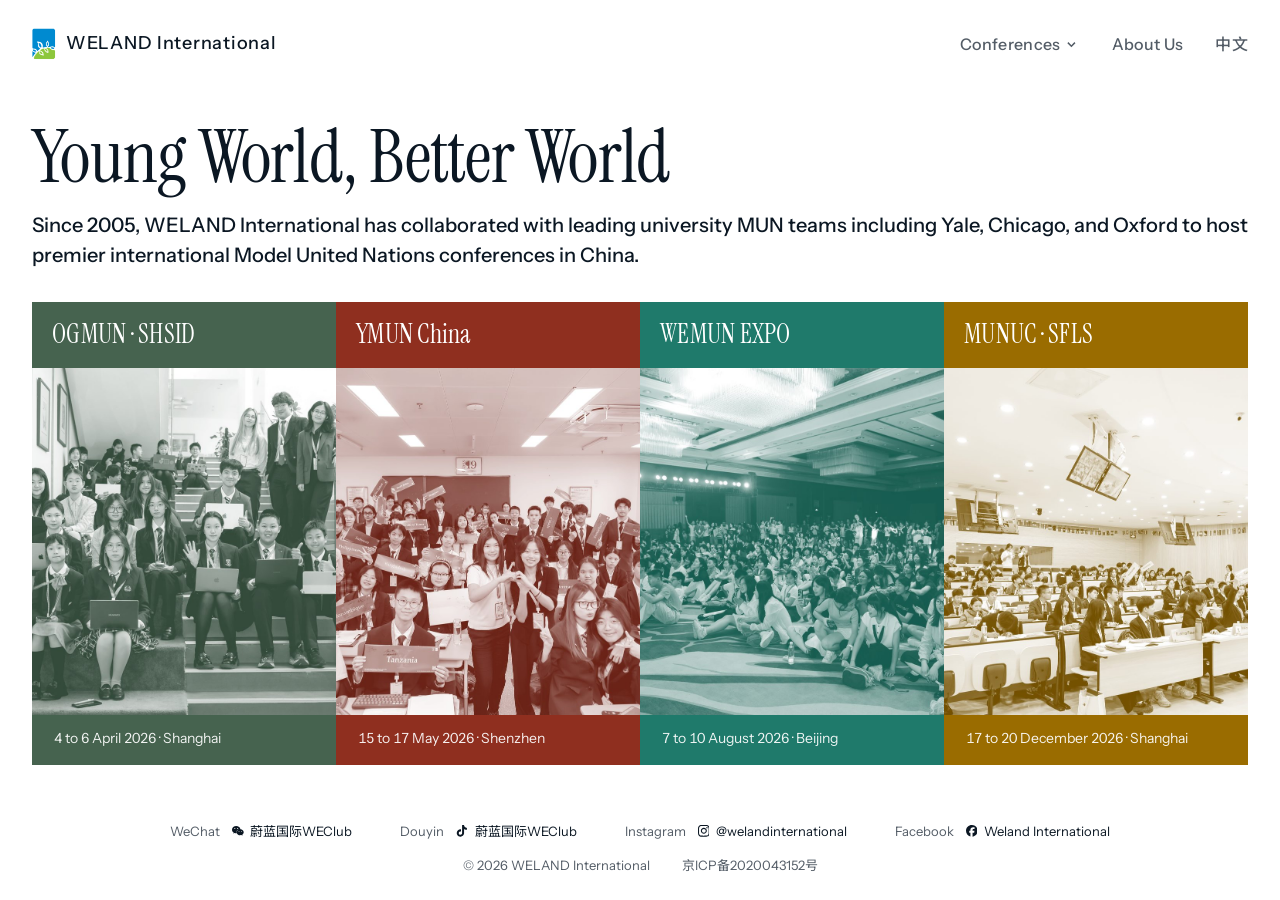
==== en/index.html @ 64ca3e42 "Publish Weland website preview" ====
<!doctype html>
<html lang="en">
<head>
<meta charset="utf-8">
<meta name="viewport" content="width=device-width, initial-scale=1, viewport-fit=cover">
<meta name="theme-color" content="#ffffff">
<title>WELAND International | Global Youth Academic Platform</title>
<meta name="description" content="WELAND International partners with collegiate MUN teams from Yale, UChicago, and Oxford to deliver premier international Model United Nations conferences in China.">
<link rel="icon" type="image/png" sizes="32x32" href="../assets/img/weland-icon-32.png?v=4">
<link rel="icon" type="image/png" sizes="16x16" href="../assets/img/weland-icon-16.png?v=4">
<link rel="icon" type="image/png" sizes="192x192" href="../assets/img/weland-icon-192.png?v=4">
<link rel="apple-touch-icon" href="../assets/img/apple-touch-icon.png?v=4">
<link rel="stylesheet" href="../assets/css/fonts.css?v=20">
<link rel="stylesheet" href="../assets/css/site.css?v=20">
</head>
<body class="index">
<a class="skip" href="#main">Skip to content</a>
<header class="top"><a class="home" href="index.html"><img src="../assets/img/weland-mark.png" alt="" width="24" height="32">WELAND International</a><nav class="site" aria-label="Site"><details class="menu"><summary aria-expanded="false">Conferences<svg viewBox="0 0 10 6" aria-hidden="true"><path d="M1 1l4 4 4-4" fill="none" stroke="currentColor" stroke-width="1.5" vector-effect="non-scaling-stroke"/></svg></summary><ul><li style="--accent:#46634f"><a href="conferences/ogmun-shsid-2026.html"><span class="sw" style="background:#46634f" aria-hidden="true"></span><span class="m-name" lang="en">OGMUN · SHSID</span><span class="m-when">Apr · Shanghai</span></a></li><li style="--accent:#8f2f1f"><a href="conferences/ymun-china-2026.html"><span class="sw" style="background:#8f2f1f" aria-hidden="true"></span><span class="m-name" lang="en">YMUN China</span><span class="m-when">May · Shenzhen</span></a></li><li style="--accent:#1f7a6b"><a href="conferences/wemun-expo-2026.html"><span class="sw" style="background:#1f7a6b" aria-hidden="true"></span><span class="m-name" lang="en">WEMUN EXPO</span><span class="m-when">Aug · Beijing</span></a></li><li style="--accent:#9a6c00"><a href="conferences/munuc-sfls.html"><span class="sw" style="background:#9a6c00" aria-hidden="true"></span><span class="m-name" lang="en">MUNUC · SFLS</span><span class="m-when">Dec · Shanghai</span></a></li></ul></details><a href="about.html">About Us</a><a href="../index.html" hreflang="zh-CN" lang="zh-CN">中文</a></nav></header>
<main id="main">

<div class="home">
<div class="intro"><h1 class="slogan" lang="en">Young World, Better World</h1>
<p class="lede">Since 2005, WELAND International has collaborated with leading university MUN teams including Yale, Chicago, and Oxford to host premier international Model United Nations conferences in China.</p></div>
<ul class="editions" aria-label="Conferences"><li style="--accent:#46634f"><a class="edition" href="conferences/ogmun-shsid-2026.html"><span class="ed-head"><span class="ed-name" lang="en">OGMUN · SHSID</span></span><span class="ed-photo"><img src="../assets/img/ed-og-stairs.jpg" alt="The dais on a staircase" style="object-position:50% 48%"></span><span class="ed-when"><span class="d">4 to 6 April 2026</span><span class="sep"> · </span><span class="c">Shanghai</span></span></a></li><li style="--accent:#8f2f1f"><a class="edition" href="conferences/ymun-china-2026.html"><span class="ed-head"><span class="ed-name" lang="en">YMUN China</span></span><span class="ed-photo"><img src="../assets/img/ed-ym-placards.jpg" alt="Delegates raising red country placards" style="object-position:55% 50%"></span><span class="ed-when"><span class="d">15 to 17 May 2026</span><span class="sep"> · </span><span class="c">Shenzhen</span></span></a></li><li style="--accent:#1f7a6b"><a class="edition" href="conferences/wemun-expo-2026.html"><span class="ed-head"><span class="ed-name" lang="en">WEMUN EXPO</span></span><span class="ed-photo"><img src="../assets/img/ed-expo-crowd.jpg" alt="Delegates seated on the carpet of the conference hall" style="object-position:50% 65%"></span><span class="ed-when"><span class="d">7 to 10 August 2026</span><span class="sep"> · </span><span class="c">Beijing</span></span></a></li><li style="--accent:#9a6c00"><a class="edition" href="conferences/munuc-sfls.html"><span class="ed-head"><span class="ed-name" lang="en">MUNUC · SFLS</span></span><span class="ed-photo"><img src="../assets/img/ed-munuc-flags.jpg" alt="A classroom hung with national flags" style="object-position:49% 50%"></span><span class="ed-when"><span class="d">17 to 20 December 2026</span><span class="sep"> · </span><span class="c">Shanghai</span></span></a></li></ul>
</div>

</main>
<footer class="foot"><dl class="accounts"><div><dt>WeChat</dt><dd><span class="acct"><svg viewBox="0 0 24 24" aria-hidden="true"><path d="M8.691 2.188C3.891 2.188 0 5.476 0 9.53c0 2.212 1.17 4.203 3.002 5.55a.59.59 0 0 1 .213.665l-.39 1.48c-.019.07-.048.141-.048.213 0 .163.13.295.29.295a.326.326 0 0 0 .167-.054l1.903-1.114a.864.864 0 0 1 .717-.098 10.16 10.16 0 0 0 2.837.403c.276 0 .543-.027.811-.05-.857-2.578.157-4.972 1.932-6.446 1.703-1.415 3.882-1.98 5.853-1.838-.576-3.583-4.196-6.348-8.596-6.348zM5.785 5.991c.642 0 1.162.529 1.162 1.18a1.17 1.17 0 0 1-1.162 1.178A1.17 1.17 0 0 1 4.623 7.17c0-.651.52-1.18 1.162-1.18zm5.813 0c.642 0 1.162.529 1.162 1.18a1.17 1.17 0 0 1-1.162 1.178 1.17 1.17 0 0 1-1.162-1.178c0-.651.52-1.18 1.162-1.18zm5.34 2.867c-1.797-.052-3.746.512-5.28 1.786-1.72 1.428-2.687 3.72-1.78 6.22.942 2.453 3.666 4.229 6.884 4.229.826 0 1.622-.12 2.361-.336a.722.722 0 0 1 .598.082l1.584.926a.272.272 0 0 0 .14.047c.134 0 .24-.111.24-.247 0-.06-.023-.12-.038-.177l-.327-1.233a.582.582 0 0 1-.023-.156.49.49 0 0 1 .201-.398C23.024 18.48 24 16.82 24 14.98c0-3.21-2.931-5.837-6.656-6.088V8.89c-.135-.01-.27-.027-.407-.03zm-2.53 3.274c.535 0 .969.44.969.982a.976.976 0 0 1-.969.983.976.976 0 0 1-.969-.983c0-.542.434-.982.97-.982zm4.844 0c.535 0 .969.44.969.982a.976.976 0 0 1-.969.983.976.976 0 0 1-.969-.983c0-.542.434-.982.969-.982z"/></svg>蔚蓝国际WEClub</span></dd></div><div><dt>Douyin</dt><dd><span class="acct"><svg viewBox="0 0 24 24" aria-hidden="true"><path d="M12.525.02c1.31-.02 2.61-.01 3.91-.02.08 1.53.63 3.09 1.75 4.17 1.12 1.11 2.7 1.62 4.24 1.79v4.03c-1.44-.05-2.89-.35-4.2-.97-.57-.26-1.1-.59-1.62-.93-.01 2.92.01 5.84-.02 8.75-.08 1.4-.54 2.79-1.35 3.94-1.31 1.92-3.58 3.17-5.91 3.21-1.43.08-2.86-.31-4.08-1.03-2.02-1.19-3.44-3.37-3.65-5.71-.02-.5-.03-1-.01-1.49.18-1.9 1.12-3.72 2.58-4.96 1.66-1.44 3.98-2.13 6.15-1.72.02 1.48-.04 2.96-.04 4.44-.99-.32-2.15-.23-3.02.37-.63.41-1.11 1.04-1.36 1.75-.21.51-.15 1.07-.14 1.61.24 1.64 1.82 3.02 3.5 2.87 1.12-.01 2.19-.66 2.77-1.61.19-.33.4-.67.41-1.06.1-1.79.06-3.57.07-5.36.01-4.03-.01-8.05.02-12.07z"/></svg>蔚蓝国际WEClub</span></dd></div><div><dt>Instagram</dt><dd><a class="acct" href="https://www.instagram.com/welandinternational/" lang="en" rel="noopener"><svg viewBox="0 0 24 24" aria-hidden="true"><path d="M7.0301.084c-1.2768.0602-2.1487.264-2.911.5634-.7888.3075-1.4575.72-2.1228 1.3877-.6652.6677-1.075 1.3368-1.3802 2.127-.2954.7638-.4956 1.6365-.552 2.914-.0564 1.2775-.0689 1.6882-.0626 4.947.0062 3.2586.0206 3.6671.0825 4.9473.061 1.2765.264 2.1482.5635 2.9107.308.7889.72 1.4573 1.388 2.1228.6679.6655 1.3365 1.0743 2.1285 1.38.7632.295 1.6361.4961 2.9134.552 1.2773.056 1.6884.069 4.9462.0627 3.2578-.0062 3.668-.0207 4.9478-.0814 1.28-.0607 2.147-.2652 2.9098-.5633.7889-.3086 1.4578-.72 2.1228-1.3881.665-.6682 1.0745-1.3378 1.3795-2.1284.2957-.7632.4966-1.636.552-2.9124.056-1.2809.0692-1.6898.063-4.948-.0063-3.2583-.021-3.6668-.0817-4.9465-.0607-1.2797-.264-2.1487-.5633-2.9117-.3084-.7889-.72-1.4568-1.3876-2.1228C21.2982 1.33 20.628.9208 19.8378.6165 19.074.321 18.2017.1197 16.9244.0645 15.6471.0093 15.236-.005 11.977.0014 8.718.0076 8.31.0215 7.0301.0839m.1402 21.6932c-1.17-.0509-1.8053-.2453-2.2287-.408-.5606-.216-.96-.4771-1.3819-.895-.422-.4178-.6811-.8186-.9-1.378-.1644-.4234-.3624-1.058-.4171-2.228-.0595-1.2645-.072-1.6442-.079-4.848-.007-3.2037.0053-3.583.0607-4.848.05-1.169.2456-1.805.408-2.2282.216-.5613.4762-.96.895-1.3816.4188-.4217.8184-.6814 1.3783-.9003.423-.1651 1.0575-.3614 2.227-.4171 1.2655-.06 1.6447-.072 4.848-.079 3.2033-.007 3.5835.005 4.8495.0608 1.169.0508 1.8053.2445 2.228.408.5608.216.96.4754 1.3816.895.4217.4194.6816.8176.9005 1.3787.1653.4217.3617 1.056.4169 2.2263.0602 1.2655.0739 1.645.0796 4.848.0058 3.203-.0055 3.5834-.061 4.848-.051 1.17-.245 1.8055-.408 2.2294-.216.5604-.4763.96-.8954 1.3814-.419.4215-.8181.6811-1.3783.9-.4224.1649-1.0577.3617-2.2262.4174-1.2656.0595-1.6448.072-4.8493.079-3.2045.007-3.5825-.006-4.848-.0608M16.953 5.5864A1.44 1.44 0 1 0 18.39 4.144a1.44 1.44 0 0 0-1.437 1.4424M5.8385 12.012c.0067 3.4032 2.7706 6.1557 6.173 6.1493 3.4026-.0065 6.157-2.7701 6.1506-6.1733-.0065-3.4032-2.771-6.1565-6.174-6.1498-3.403.0067-6.156 2.771-6.1496 6.1738M8 12.0077a4 4 0 1 1 4.008 3.9921A3.9996 3.9996 0 0 1 8 12.0077"/></svg>@welandinternational</a></dd></div><div><dt>Facebook</dt><dd><span class="acct" lang="en"><svg viewBox="0 0 24 24" aria-hidden="true"><path d="M9.101 23.691v-7.98H6.627v-3.667h2.474v-1.58c0-4.085 1.848-5.978 5.858-5.978.401 0 .955.042 1.468.103a8.68 8.68 0 0 1 1.141.195v3.325a8.623 8.623 0 0 0-.653-.036 26.805 26.805 0 0 0-.733-.009c-.707 0-1.259.096-1.675.309a1.686 1.686 0 0 0-.679.622c-.258.42-.374.995-.374 1.752v1.297h3.919l-.386 2.103-.287 1.564h-3.246v8.245C19.396 23.238 24 18.179 24 12.044c0-6.627-5.373-12-12-12s-12 5.373-12 12c0 5.628 3.874 10.35 9.101 11.647Z"/></svg>Weland International</span></dd></div></dl><div class="legal"><span lang="en">© 2026 WELAND International</span><a href="http://beian.miit.gov.cn/" rel="noopener">京ICP备2020043152号</a></div></footer>
<script src="../assets/js/site.js?v=20"></script>
</body>
</html>
---- assets/css/fonts.css ----
/* generated by build/fonts.py: Instrument Sans, Instrument Serif, Noto Sans SC, Noto Serif SC (all SIL OFL) */
@font-face{font-family:"WL Quotes";font-weight:400;font-display:swap;src:url([data-uri]) format("woff2");unicode-range:U+2018-201D;}
@font-face{font-family:"WL Sans";font-weight:400 600;font-display:swap;src:url([data-uri]) format("woff2");unicode-range:U+0000-00FF, U+0131, U+0152-0153, U+02C6, U+02DA, U+02DC, U+2000-206F, U+2074, U+20AC, U+2122, U+2190-2199, U+2212;}
@font-face{font-family:"WL Serif";font-weight:400;font-display:swap;src:url([data-uri]) format("woff2");unicode-range:U+0000-00FF, U+0131, U+0152-0153, U+02C6, U+02DA, U+02DC, U+2000-206F, U+2074, U+20AC, U+2122, U+2190-2199, U+2212;}
@font-face{font-family:"WL SC";font-weight:400;font-display:swap;src:url([data-uri]) format("woff2");}
@font-face{font-family:"WL SC";font-weight:500 600;font-display:swap;src:url([data-uri]) format("woff2");}
@font-face{font-family:"WL SC Serif";font-weight:400 500;font-display:swap;src:url([data-uri]) format("woff2");}
---- assets/css/site.css ----
/* WELAND International. Each conference has the colour of its poster. On the home page each conference is a block
   in that colour, its photograph printed in the same colour; on its own page photographs are large and in their own colour. Reading pages have
   one content width: contents on the left, everything else in one column on the right.
   Small, orderly text on white. Text in Instrument Sans and Noto Sans SC; display text only (the slogan, h1, h2 and
   the conference names on the home) in Instrument Serif and Noto Serif SC.
   Fonts are in fonts.css, generated by build/fonts.py. */

:root {
  color-scheme: light;

  --sans-en: "WL Sans", "WL SC", "PingFang SC", "Microsoft YaHei", -apple-system, sans-serif;
  --sans: "WL Quotes", var(--sans-en);
  --serif: "WL Serif", "WL SC Serif", Georgia, "Songti SC", serif;

  --paper: #fff;
  --ink: oklch(0.2 0.03 250);
  --ink-soft: oklch(0.47 0.02 250);
  --rule-strong: oklch(0.66 0.02 250);
  --rule: oklch(0.9 0.005 250);          /* hairlines between sections and rows */
  --azure: #0088c8;                      /* sampled from the mark */
  /* --accent: a conference's colour, set on its page's body and on its block on the home page */

  /* the type scale: every font-size on the site is one of these */
  --t-caption: 0.8125rem;                       /* 13px: footer */
  --t-small: 0.875rem;                          /* 14px: labels, dates, notes, contents, downloads */
  --t-body: 1rem;                               /* 16px: text, nav, menu */
  --t-lead: 1.125rem;                           /* 18px: wordmark, the title under a conference name */
  --t-lede: 1.25rem;                            /* 20px: the home sentence */
  --t-h2: 1.875rem;                             /* 30px: section headings */
  --t-h1-phone: 2.25rem;                        /* 36px: page titles on a phone */
  --t-figure: 2.5rem;                           /* 40px: About's numbers */
  --t-h1: 2.75rem;                              /* 44px: About's title */
  --t-h1-conf: 3.5rem;                          /* 56px: a conference's name */
  --t-block: clamp(1.5rem, 2vw, 2rem);          /* 24-32px: conference names in the home blocks */
  --t-slogan: clamp(2.75rem, 5.8vw, 5.25rem);   /* 44-84px: the slogan */

  --page: 80rem;
  --gutter: 4rem;                       /* both sides together */
  /* one side each: half the gutter, or more where a notch or rounded corner needs it (viewport-fit=cover is set) */
  --edge-l: max(calc(var(--gutter) / 2), env(safe-area-inset-left, 0px));
  --edge-r: max(calc(var(--gutter) / 2), env(safe-area-inset-right, 0px));
  --gap-section: 5.5rem;

  /* motion: strong curves; built-in keywords are too weak (colour hovers keep plain ease) */
  --ease-out: cubic-bezier(0.23, 1, 0.32, 1);
  --ease-in-out: cubic-bezier(0.77, 0, 0.175, 1);
}

*, *::before, *::after { box-sizing: border-box; }
[hidden] { display: none !important; }

html {
  background: var(--paper);
  -webkit-text-size-adjust: 100%;
  -webkit-font-smoothing: antialiased;
  -moz-osx-font-smoothing: grayscale;
  scroll-padding-block-start: 3rem;
  -webkit-tap-highlight-color: transparent;  /* no grey flash on tap; every control has its own :active instead */
  /* overscroll-behavior stays default: this is a document, pull-to-refresh is welcome */
}
@media (prefers-reduced-motion: no-preference) { html { scroll-behavior: smooth; } }

body {
  position: relative;
  margin: 0;
  min-height: 100dvh;
  display: flex;
  flex-direction: column;
  font: 400 var(--t-body) / 1.85 var(--sans);
  font-variant-numeric: lining-nums;
  font-synthesis-weight: none;  /* every weight in use is loaded; only the four-character quote face is 400-only, never fake-bold it */
  letter-spacing: 0.01em;
  color: var(--ink);
  background: var(--paper);
  text-autospace: normal;
}
main { flex: 1; }
:lang(en) { font-family: var(--sans-en); letter-spacing: 0; line-height: 1.65; }
img { display: block; max-width: 100%; height: auto; }
h1, h2, h3, p, ul, ol, dl, dd, figure { margin: 0; padding: 0; font-size: inherit; font-weight: inherit; }
h1, h2 { font-weight: 400; word-break: keep-all; overflow-wrap: anywhere; text-wrap: balance; }
/* the serif is for display text only; the :lang(en) selectors outrank the sans set on every English element above */
h1, h2, h1:lang(en), h2:lang(en), .slogan, .ed-name { font-family: var(--serif); font-weight: 400; }
h1:lang(zh), h2:lang(zh) { letter-spacing: 0.01em; }
ul, ol { list-style: none; }
b { font-weight: 400; }
button { font: inherit; letter-spacing: inherit; color: inherit; background: none; border: 0; padding: 0; cursor: pointer; }
::selection { background: color-mix(in oklch, var(--accent, var(--azure)) 18%, white); color: var(--ink); }
:focus-visible { outline: 2px solid var(--accent, var(--azure)); outline-offset: 3px; }

a {
  color: inherit;
  text-decoration: underline;
  text-decoration-color: var(--rule-strong);
  text-decoration-thickness: from-font;
  text-underline-position: from-font;
  text-underline-offset: 0.22em;
  transition: text-decoration-color 150ms ease, opacity 120ms var(--ease-out);
}
/* taps fire at once: no double-tap-zoom wait on links and buttons */
a, button { touch-action: manipulation; }
/* press feedback, on press rather than on release */
a:active { opacity: 0.6; }
/* hover only where there is a real pointer; touch would leave it stuck after a tap */
@media (hover: hover) and (pointer: fine) { a:hover { text-decoration-color: var(--accent, var(--azure)); } }
/* controls, not content: a long press should not select their text or open the link callout */
.top nav a, .menu summary, .toc a, .edition { user-select: none; -webkit-user-select: none; -webkit-touch-callout: none; }

.skip { position: absolute; left: -999px; }
.skip:focus { left: 1rem; top: 1rem; z-index: 9; padding: 0.5rem 0.75rem; background: var(--ink); color: var(--paper); }
.vh { position: absolute; width: 1px; height: 1px; overflow: hidden; clip-path: inset(50%); white-space: nowrap; }

/* ---------- top of every page ---------- */
.top {
  display: flex;
  justify-content: space-between;
  align-items: center;
  width: min(var(--page), 100% - var(--gutter));
  margin-inline: auto;
  padding-block: 1.5rem;
  font-size: var(--t-small);
  white-space: nowrap;
}
.top a { display: inline-flex; align-items: center; gap: 0.625rem; min-height: 2.5rem; text-decoration: none; }
.top nav { display: flex; gap: 2rem; }
/* the conference links, then About and the other language: one row on a wide screen, two on a narrow one */
.top .site { align-items: center; }
.top nav a { gap: 0; font-size: var(--t-body); font-weight: 500; line-height: 1.5; letter-spacing: 0.02em; color: var(--ink-soft); transition: color 150ms ease, opacity 120ms var(--ease-out); }
.sw { display: inline-block; width: 0.5em; height: 0.5em; margin-inline-end: 0.5em; vertical-align: 0.05em; }
@media (hover: hover) and (pointer: fine) { .top nav a:hover { color: var(--ink); } }
.top nav a[aria-current] { color: var(--ink); }

/* the conferences menu: a <details>, so it opens without script and from the keyboard. site.js adds: hover with a mouse,
   arrow keys between items, closing on Escape, on a click elsewhere, on choosing an item and when focus leaves */
.menu { position: relative; }
.menu summary {
  display: inline-flex;
  align-items: center;
  gap: 0.4em;
  min-height: 2.5rem;
  padding-inline: 0.25rem;
  border-radius: 0.375rem;
  list-style: none;
  cursor: pointer;
  font-size: var(--t-body);
  font-weight: 500;
  line-height: 1.5;
  letter-spacing: 0.02em;
  color: var(--ink-soft);
  transition: color 150ms ease, opacity 120ms var(--ease-out);
}
.menu summary::-webkit-details-marker { display: none; }
.menu summary:active { opacity: 0.6; }
.menu summary:focus-visible { outline: 2px solid var(--azure); outline-offset: 2px; }
.menu summary.current, .menu[open] summary { color: var(--ink); }
.menu summary svg { width: 0.55em; height: 0.55em; transition: transform 150ms var(--ease-out); }
.menu[open] summary svg { transform: rotate(180deg); }
@media (hover: hover) and (pointer: fine) { .menu summary:hover { color: var(--ink); } }
/* the panel: a small sheet anchored under the trigger's right edge */
.menu ul {
  position: absolute;
  top: calc(100% + 0.5rem);
  right: 0;
  z-index: 5;
  min-width: 17rem;
  padding: 0.375rem;
  background: var(--paper);
  border: 1px solid var(--rule);
  border-radius: 0.75rem;
  box-shadow: 0 1px 2px oklch(0 0 0 / 0.04), 0 12px 32px -12px oklch(0 0 0 / 0.18);
  transform-origin: top right;
}
/* the 0.5rem between trigger and panel is part of the panel, so the pointer stays inside the menu while crossing it */
.menu ul::before { content: ""; position: absolute; left: 0; right: 0; top: -0.75rem; height: 0.75rem; }
.top .menu li a {
  display: flex;
  align-items: center;
  gap: 0.75rem;
  min-height: 2.75rem;
  padding: 0 0.75rem;
  border-radius: 0.5rem;
  color: var(--ink-soft);
  white-space: nowrap;  /* li's text-wrap: pretty would otherwise turn wrapping back on */
  transition: background-color 120ms ease, transform 100ms var(--ease-out);
}
.top .menu li a:active { opacity: 1; transform: scale(0.99); }
.menu .sw { flex: none; width: 0.5rem; height: 0.5rem; margin: 0; border-radius: 1px; }
.menu .m-name { flex: 1; font-weight: 500; color: var(--ink); transition: color 120ms ease; }
.menu .m-when { font-size: var(--t-small); font-weight: 400; letter-spacing: 0; color: var(--ink-soft); font-variant-numeric: tabular-nums; text-align: end; }
.top .menu li a:focus-visible { outline: 2px solid var(--accent); outline-offset: -2px; background: oklch(0.965 0.005 250); }
.top .menu li a:focus-visible .m-name { color: var(--accent); }
@media (hover: hover) and (pointer: fine) {
  .top .menu li a:hover { background: oklch(0.965 0.005 250); }
  .top .menu li a:hover .m-name { color: var(--accent); }
}
.top .menu li a[aria-current] .m-name { font-weight: 600; color: var(--accent); }
.top .menu li a[aria-current] .sw { transform: scale(1.25); }  /* 0.625rem, without moving the name */
/* opening: the panel rises 6px and settles from 98% to full size; closing is instant (the exit is faster than the entry) */
@media (prefers-reduced-motion: no-preference) {
  .menu[open] ul { transition: opacity 160ms var(--ease-out), transform 160ms var(--ease-out); }
  @starting-style {
    .menu[open] ul { opacity: 0; transform: translateY(-6px) scale(0.98); }
  }
}
.top img { width: 1.5rem; height: 2rem; }
.top .home { font-size: var(--t-lead); font-weight: 500; letter-spacing: 0.04em; }  /* the wordmark reads larger than the nav */
.top nav a[hreflang="en"] { letter-spacing: 0.04em; }
/* WELAND's slogan, in English on both versions, then the sentence */
.slogan { font-size: var(--t-slogan); line-height: 1; letter-spacing: -0.01em; margin-top: 2rem; }
.slogan + .lede { margin-top: 1rem; }
.lede { margin-top: 2rem; font-size: var(--t-lede); font-weight: 500; line-height: 1.5; text-wrap: pretty; }
/* four blocks edge to edge, each in its conference's colour: short name and year, a photograph in the same colour, dates */
main > .home { width: min(var(--page), 100% - var(--gutter)); margin-inline: auto; }  /* the home block sits inside the page width like the header and footer */
.editions { display: grid; grid-template-columns: repeat(4, minmax(0, 1fr)); margin-top: 2rem; min-height: 0; }
.editions li { display: flex; min-width: 0; min-height: 0; }
.edition {
  display: flex;
  flex: 1;
  flex-direction: column;
  min-width: 0;
  min-height: 0;
  background: var(--accent);
  color: #fff;
  text-decoration: none;
  transition: transform 120ms var(--ease-out);
}
.edition:active { opacity: 1; transform: scale(0.985); }
.edition:focus-visible { outline-color: var(--ink); }  /* the page colour would vanish against the block */
.ed-head { padding: 1.125rem 1.25rem; }
.ed-name { display: block; font-size: var(--t-block); line-height: 1.15; letter-spacing: 0.01em; white-space: nowrap; }
/* the photograph takes whatever height the row has; the layout sets it, not the image */
.ed-photo { position: relative; flex: 1; min-height: 0; overflow: hidden; }
/* positioned, so the image's own 4:3 size never sets the row's height */
.ed-photo img { position: absolute; inset: 0; width: 100%; height: 100%; object-fit: cover; transition: transform 220ms var(--ease-out); }
.ed-when { padding: 0.75rem 1.375rem 0.9375rem; font-size: var(--t-small); line-height: 1.6; font-variant-numeric: tabular-nums; opacity: 0.92; transition: opacity 150ms ease; }
.ed-when .d, .ed-when .c, .ed-when .y, .ed-when .md { white-space: nowrap; }  /* never broken inside the date or the city */
@media (hover: hover) and (pointer: fine) { .edition:hover .ed-photo img { transform: scale(1.03); } .edition:hover .ed-when { opacity: 1; } }
/* a wide screen: header, sentence, blocks, footer in one screen. The blocks take the height left (20rem at least,
   36rem at most); whatever is left over is split above and below, so the whole sits centred */
@media (min-width: 72rem) and (min-height: 40rem) {
  body.index { height: 100svh; }  /* a definite height, so the blocks' row can take exactly what is left */
}
@media (min-width: 72rem) {
  .index main { display: flex; flex-direction: column; min-height: 0; }
  .index main > .home {
    flex: 1;
    min-height: 0;  /* may shrink to the height it is given; otherwise the row would always open to 36rem */
    display: grid;
    grid-template-rows: auto minmax(20rem, 36rem);
    align-content: center;
    padding-block: 2rem;
  }
  .index .slogan { margin-top: 0; white-space: nowrap; }
  .index .foot { margin-top: 0; padding-block: 1.5rem; }
}
/* short screens (1280 x 720): a smaller sentence and tighter spacing */
@media (min-width: 72rem) and (max-height: 50rem) {
  .index main > .home { padding-block: 1.25rem; }
  .slogan { font-size: var(--t-h1); }
  .editions { margin-top: 1.5rem; }
  .ed-head { padding: 0.875rem 1.125rem; }
  .ed-when { padding: 0.5625rem 1.125rem 0.75rem; }
}
/* the home's first load only: the four blocks rise 8px into place, 40ms apart. The blocks move; the photographs keep
   their own load fade. Once per load, because @starting-style applies only to an element's first style. */
@media (prefers-reduced-motion: no-preference) {
  .editions li { transition: opacity 300ms var(--ease-out), transform 300ms var(--ease-out); }
  @starting-style {
    .editions li { opacity: 0; transform: translateY(8px); }
  }
  .editions li:nth-child(2) { transition-delay: 40ms; }
  .editions li:nth-child(3) { transition-delay: 80ms; }
  .editions li:nth-child(4) { transition-delay: 120ms; }
}

/* ---------- reading layout: contents on the left, one content column on the right ---------- */
.doc {
  display: grid;
  grid-template-columns: 13rem minmax(0, 1fr);
  column-gap: 3rem;
  width: min(var(--page), 100% - var(--gutter));
  margin: 3rem auto 0;
}
.toc { position: sticky; top: 3rem; align-self: start; display: grid; justify-items: start; font-size: var(--t-small); }
.toc a {
  position: relative;
  display: flex;
  align-items: center;
  min-height: 2.25rem;
  padding-inline-start: 1.25rem;
  padding-block: 0.375rem;
  line-height: 1.45;
  color: var(--ink-soft);
  text-decoration: none;
  transition: color 150ms ease, opacity 120ms var(--ease-out);
}
.toc .row { display: contents; }  /* the scrolling row on a narrow screen; on a wide one the links stack in .toc's grid */
.toc a::before { content: ""; position: absolute; inset-inline-start: 0; width: 0.75rem; height: 1px; background: var(--accent, var(--azure)); opacity: 0; transition: opacity 150ms var(--ease-out); }
@media (hover: hover) and (pointer: fine) { .toc a:hover { color: var(--ink); } }
.toc a[aria-current] { color: var(--ink); }
.toc a[aria-current]::before { opacity: 1; }
.col { grid-column: 2; min-width: 0; }

/* title on the left, in the conference's colour; poster on the right. The first section's hairline runs under both */
.head {
  display: grid;
  grid-template-columns: minmax(0, 1fr) 20rem;
  column-gap: 3rem;
  align-items: start;
  margin-bottom: 3.5rem;
}
.head h1 { font-size: var(--t-h1); line-height: 1.2; color: var(--accent, var(--ink)); }
.head:not(:has(.side)) { display: block; } /* About has no poster: the title takes the full width */
.conf .head h1 { font-size: var(--t-h1-conf); line-height: 1.1; letter-spacing: -0.005em; }
.head h1 + p { margin-top: 1rem; word-break: keep-all; overflow-wrap: anywhere; font-size: var(--t-lead); font-weight: 500; line-height: 1.6; color: var(--ink); }
.when { color: var(--ink-soft); }
.notice { margin-top: 1.5rem; }
.side img { width: 100%; outline: 1px solid oklch(0 0 0 / 0.08); outline-offset: -1px; }

/* each section: a hairline across the content width, then the heading */
.sec { position: relative; padding-top: 1.5rem; }
.sec::before { content: ""; position: absolute; top: 0; left: 0; right: 0; height: 1px; background: var(--rule); }
.sec + .sec { margin-top: var(--gap-section); }
.sec > h2 { margin-bottom: 1.5rem; font-size: var(--t-h2); line-height: 1.25; }
.prose { max-width: 44rem; }
.prose:lang(en) { max-width: 40rem; }  /* about 70 characters a line in English */
.prose + .rows { margin-top: 1.5rem; }
.sub { margin: 2.5rem 0 0.5rem; font-size: var(--t-small); color: var(--ink-soft); }

/* photographs on a conference page, as wide as the content */
.wide { width: 100%; aspect-ratio: 3 / 2; object-fit: cover; }
.sec > h2 + .wide { margin-bottom: 2rem; }
.three { display: grid; grid-template-columns: repeat(3, minmax(0, 1fr)); gap: 1.5rem; margin-top: 1.5rem; }
.three img { width: 100%; aspect-ratio: 3 / 2; object-fit: cover; }

/* photographs fade in once loaded; only while site.js has set .js, so they always show without it */
.js .wide, .js .three img, .js .editions img { opacity: 0; transition: opacity 250ms var(--ease-out); }
.js .editions img { transition: opacity 250ms var(--ease-out), transform 220ms var(--ease-out); }  /* keep the hover zoom */
.js .wide.loaded, .js .three img.loaded, .js .editions img.loaded { opacity: 1; }
@media (prefers-reduced-motion: reduce) {
  .js .wide, .js .three img, .js .editions img { opacity: 1; transition: none; }
}
/* pages cross-fade into each other where the browser supports it */
@media (prefers-reduced-motion: no-preference) {
  @view-transition { navigation: auto; }
  ::view-transition-old(root), ::view-transition-new(root) { animation-duration: 200ms; }
}

/* letter, and About's mission: two columns of running text; salutation above, sign-off below, across both */
.letter, .prose.two { columns: 2; column-gap: 3rem; orphans: 3; widows: 3; }
.prose.two { max-width: none; }
.letter .salute, .letter .sign { column-span: all; }
/* the space under the salutation is on the salutation, so both columns start level */
.letter .salute { margin-bottom: 0.85em; }
.letter .salute + p { margin-top: 0; }
.letter:lang(zh) p { text-indent: 2em; }
p, dd, li { text-wrap: pretty; }
.prose p + p, .letter p + p { margin-top: 0.85em; }
.letter:lang(zh) .salute, .letter:lang(zh) .sign { text-indent: 0; }
.letter .sign { margin-top: 1.5rem; display: grid; justify-items: end; font-size: var(--t-small); color: var(--ink-soft); }
.letter:lang(zh) .sign { text-align: end; }
.letter a { overflow-wrap: anywhere; }

/* rows: label on the left, value on the right */
.rows > div { display: grid; grid-template-columns: 9rem minmax(0, 1fr); gap: 1.5rem; align-items: baseline; padding-block: 0.625rem; line-height: 1.7; }
.rows > div + div { border-top: 1px solid var(--rule); }
.rows dd { max-width: 48rem; }
.rows dt { font-size: var(--t-small); color: var(--ink-soft); font-variant-numeric: lining-nums tabular-nums; }
.rows time, .num { font-variant-numeric: lining-nums tabular-nums; }
.rows > div:has(.qrs) { align-items: start; }
/* committees: abbreviation | name and topics | type, size and the rest, one per line */
.rows.committees > div { grid-template-columns: 9rem minmax(0, 1fr) 14rem; padding-block: 0.875rem; }
.committees .note { margin: 0; color: var(--ink-soft); text-align: end; font-variant-numeric: tabular-nums; word-break: keep-all; overflow-wrap: anywhere; text-wrap: pretty; }
.committees .note span { display: block; }
.people { display: flex; flex-wrap: wrap; gap: 0 2rem; font-variant-numeric: lining-nums tabular-nums; }
.people a:first-child { min-width: 11rem; }
.caps { font-family: var(--sans-en); font-size: var(--t-small); letter-spacing: 0.05em; color: var(--ink); line-height: 1; }
/* on a conference page the codes (committees, sub-conferences, downloads) take its colour */
.conf .caps { color: var(--accent); font-weight: 500; }
.topics { margin-top: 0.25rem; }
.topics li { color: var(--ink-soft); line-height: 1.65; }
.topics li + li { margin-top: 0.25rem; }
.topics span { display: block; line-height: 1.85; }
.note { margin-top: 0.25rem; font-size: var(--t-small); color: var(--ink-soft); }

/* every day of the schedule, side by side */
.days { display: grid; grid-template-columns: repeat(auto-fit, minmax(14rem, 1fr)); gap: 0 2rem; }
.days .rows > div { grid-template-columns: 7.5rem minmax(0, 1fr); gap: 0.75rem; }
.days .rows dt { white-space: nowrap; } /* "10:00 至 13:00" stays on one line */

/* downloads */
.links { display: grid; justify-items: start; }
.links.grid { grid-template-columns: repeat(auto-fill, minmax(11rem, 1fr)); gap: 0.25rem 1.5rem; }
/* every download the same: codes and names alike in the conference's colour, never broken across lines */
.dl { padding-block: 0.25rem; font-size: var(--t-small); font-weight: 500; color: var(--accent, var(--ink)); white-space: nowrap; }
.dl[lang="en"] { letter-spacing: 0.05em; }
.rows .links a { display: inline-flex; align-items: center; min-height: 2rem; }

/* price table */
.prices { width: 100%; table-layout: fixed; border-collapse: collapse; font-variant-numeric: lining-nums tabular-nums; line-height: 1.7; }
.prices th, .prices td { padding-block: 0.625rem; font-weight: 400; text-align: end; }
.prices tbody tr { border-top: 1px solid var(--rule); }
.prices th:first-child { text-align: start; width: 8.5rem; }
.prices thead th, .prices tbody th { font-size: var(--t-small); color: var(--ink-soft); }

/* numbers */
.numbers { display: grid; grid-template-columns: repeat(4, minmax(0, 1fr)); gap: 1.5rem; margin-top: 2rem; }
.numbers b { display: block; font-family: var(--serif); font-size: var(--t-figure); font-weight: 400; line-height: 1.1; color: var(--azure); }
.numbers span { display: block; margin-top: 0.25rem; font-size: var(--t-small); line-height: 1.6; color: var(--ink-soft); word-break: keep-all; overflow-wrap: anywhere; }

/* QR codes */
.qrs { display: flex; gap: 2rem; padding-block: 0.25rem; }
.qr { font-size: var(--t-small); color: var(--ink-soft); text-align: center; }
.qr img { width: 6rem; height: 6rem; }
.qr figcaption { margin-top: 0.25rem; }

/* foot: on a wide screen two centred rows; the four accounts, each after its platform; then copyright and licence */
.foot {
  display: grid;
  row-gap: 0.75rem;
  width: min(var(--page), 100% - var(--gutter));
  margin: var(--gap-section) auto 0;
  padding-block: 2.5rem;
  font-size: var(--t-caption);
  color: var(--ink-soft);
}
.accounts { display: flex; justify-content: center; flex-wrap: wrap; gap: 0 3rem; }
.accounts > div { display: flex; gap: 0 0.75rem; }
.accounts dd { color: var(--ink); }
.legal { display: flex; justify-content: center; gap: 2rem; }
.foot a { text-decoration: none; transition: color 150ms ease, opacity 120ms var(--ease-out); }
/* a social account: its icon, then its name (footer and About) */
.acct svg { width: 1em; height: 1em; margin-inline-end: 0.5em; vertical-align: -0.15em; fill: currentColor; }
.foot .acct svg { width: 0.9em; height: 0.9em; vertical-align: -0.08em; }  /* centred on the x-height of the small footer text */
@media (hover: hover) and (pointer: fine) { .foot a:hover { color: var(--ink); } }

/* ---------- tablet and phone (below 72rem): one column; nothing folded away, long rows scroll sideways ---------- */
@media (max-width: 72rem) {
  :root { --gutter: 3rem; }
  html { scroll-padding-block-start: 3.5rem; }
  /* page edges: the gutter, or the safe area where a notch or rounded corner is wider */
  .top, main > .home, .doc, .foot { width: auto; margin-left: var(--edge-l); margin-right: var(--edge-r); }
  /* rows that scroll sideways fade out at the right edge while there is more (site.js sets .more) */
  .more {
    -webkit-mask-image: linear-gradient(to right, #000 calc(100% - 2rem), transparent);
    mask-image: linear-gradient(to right, #000 calc(100% - 2rem), transparent);
  }

  /* header: wordmark, then the menu, About and the other language; it wraps to two lines only where it must.
     The menu's panel opens full width under the header */
  .top { position: relative; flex-wrap: wrap; column-gap: 1.25rem; padding-block: 1rem; }
  .top .home { flex: 1; min-height: 2.75rem; }
  .top .site { margin-left: 0; gap: 1.25rem; }
  .toc .row::-webkit-scrollbar, .three::-webkit-scrollbar { display: none; }
  .top nav a, .menu summary { min-height: 2.75rem; white-space: nowrap; }

  /* contents: a row that stays at the top of the screen; the current section is underlined in the page's colour */
  .doc { display: block; margin-top: 0.5rem; }
  /* the bar (white, its hairline) stays still; the links scroll inside it, so the fade never shows text through */
  .toc {
    position: sticky;
    top: 0;
    z-index: 2;
    display: block;
    justify-items: normal;  /* the wide layout's start alignment would shrink the row to its content (block layout honours it now) */
    margin: 0 calc(-1 * var(--edge-r)) 2rem calc(-1 * var(--edge-l));
    background: var(--paper);
    box-shadow: 0 1px 0 var(--rule);
  }
  .toc .row {
    position: relative;
    display: flex;
    gap: 1.5rem;
    padding: 0 var(--edge-r) 0 var(--edge-l);
    overflow-x: auto;
    scrollbar-width: none;
    -webkit-overflow-scrolling: touch;
  }
  .toc a { flex: none; min-height: 2.75rem; padding-block: 0; padding-inline-start: 0; border-bottom: 2px solid transparent; white-space: nowrap; }
  .toc a::before { display: none; }
  .toc a[aria-current] { border-bottom-color: var(--accent, var(--azure)); }

  /* head: title, then the poster across the column */
  .head { display: block; margin-bottom: 3rem; }
  .head h1, .conf .head h1 { font-size: var(--t-h1); }
  .head h1 + p { font-size: var(--t-body); }
  .side { margin-top: 1.5rem; }
  .letter, .prose.two { column-gap: 2rem; }

  .rows.committees > div { grid-template-columns: 9rem minmax(0, 1fr); row-gap: 0.25rem; }
  .committees .note { grid-column: 2; text-align: start; }  /* under the name here, so it starts with it */
  .days { grid-template-columns: repeat(2, minmax(0, 1fr)); }

  /* home */
  .lede { margin-top: 2rem; }
  .ed-when .sep { display: inline; }
  .slogan { margin-top: 2rem; }
  .editions { grid-template-columns: repeat(2, minmax(0, 1fr)); }
  .ed-photo { flex: none; aspect-ratio: 4 / 3; }

  /* footer: wraps; every item a full-height tap target */
  .foot, .index .foot { display: flex; flex-direction: column; row-gap: 0; margin-top: var(--gap-section); padding-block: 1.5rem 2rem; }
  .accounts, .legal { display: flex; flex-wrap: wrap; justify-content: flex-start; gap: 0.25rem 1.5rem; }
  .accounts > div { flex-wrap: wrap; }
  .accounts > div { align-items: center; gap: 0 0.5rem; }
  .accounts > div, .legal > * { min-height: 2.75rem; display: inline-flex; align-items: center; }
}
@media (max-width: 47.99rem) {
  .letter, .prose.two { columns: 1; }
}
/* phone (below 40rem) */
@media (max-width: 40rem) {
  :root { --gutter: 2rem; }
  .head h1, .conf .head h1 { font-size: var(--t-h1-phone); line-height: 1.15; }
  /* the menu: a full-width white panel under the header, items 3rem tall with hairlines between */
  .menu { position: static; }
  .menu ul {
    top: 100%;
    left: calc(-1 * var(--edge-l));
    right: calc(-1 * var(--edge-r));
    min-width: 0;
    padding: 0 var(--edge-r) 0 var(--edge-l);
    border-width: 1px 0;
    border-radius: 0 0 0.75rem 0.75rem;
    transform-origin: top center;
  }
  .top .menu li a { min-height: 3rem; padding: 0; border-radius: 0; }
  .top .menu li + li a { border-top: 1px solid var(--rule); }
  .toc a { font-size: var(--t-body); }  /* one step up from the wide screen's, for the finger */
  .numbers b { font-size: var(--t-h2); }
  .links.grid { grid-template-columns: repeat(2, minmax(0, 1fr)); }
  .dl { white-space: normal; }  /* two narrow columns: a long name may take two lines */
  .side { margin-top: 1.25rem; }
  .rows > div, .rows.committees > div { grid-template-columns: 1fr; gap: 0; }
  .committees .note { grid-column: 1; margin-top: 0.25rem; }
  .days { grid-template-columns: 1fr; }
  .numbers { grid-template-columns: repeat(2, minmax(0, 1fr)); }
  /* the three small photographs: a strip that scrolls sideways and snaps to each photograph */
  /* it starts on the gutter and runs out to the right edge; each photograph snaps to the gutter */
  .three {
    display: flex;
    gap: 1rem;
    margin-right: calc(-1 * var(--edge-r));
    padding-right: var(--edge-r);
    scroll-padding-inline: 0 var(--edge-r);
    overflow-x: auto;
    scroll-snap-type: x mandatory;
    scrollbar-width: none;
    -webkit-overflow-scrolling: touch;
  }
  .three img { flex: 0 0 80%; scroll-snap-align: start; }
  /* tap targets of at least 44px: downloads, phone and mail links, the accounts on About */
  .rows .links a, .people a, .rows .acct { display: inline-flex; align-items: center; min-height: 2.75rem; }
  /* home */
  .slogan { font-size: var(--t-h1-phone); line-height: 1.05; }
  .lede { margin-top: 1.5rem; font-size: var(--t-body); font-weight: 400; line-height: 1.55; }
  /* the four conferences as strips: name and dates on the colour at the left, the photograph at the right */
  .editions { grid-template-columns: 1fr; gap: 0.5rem; }
  .edition {
    display: grid;
    grid-template-columns: minmax(0, 1fr) 42%;
    grid-template-rows: auto minmax(0, 1fr);
    grid-template-areas: "head photo" "when photo";
    height: 6.5rem;
  }
  .ed-head { grid-area: head; padding: 0.875rem 1rem 0.25rem; }
  .ed-name { font-size: var(--t-lead); overflow: hidden; text-overflow: ellipsis; }
  .ed-photo { grid-area: photo; aspect-ratio: auto; height: 100%; }
  .ed-when { grid-area: when; padding: 0 1rem 0.875rem; font-size: var(--t-caption); line-height: 1.4; }
  .ed-when .d, .ed-when .c { display: block; }  /* date, then city */
  .ed-when .d { white-space: normal; }  /* a Chinese date may part between year and days, only where it must */
  .ed-when .sep { display: none; }
  /* footer: the four accounts in two columns (platform, then icon and name), then copyright and licence, one line each */
  .foot, .index .foot { padding-block: 0.75rem 1rem; }
  .accounts { display: grid; grid-template-columns: repeat(2, minmax(0, 1fr)); gap: 0 1rem; }
  .accounts > div { display: flex; flex-direction: column; align-items: flex-start; justify-content: center; gap: 0; min-height: 2.75rem; }
  .accounts dt, .accounts dd { line-height: 1.35; white-space: nowrap; }
  .legal { flex-direction: column; gap: 0; margin-top: 0.25rem; }
  .legal > span { min-height: 0; line-height: 1.8; }  /* not a link: no tap target needed */
}

@media print {
  .toc, .top nav, .side, .spread, .wide { display: none; }
}
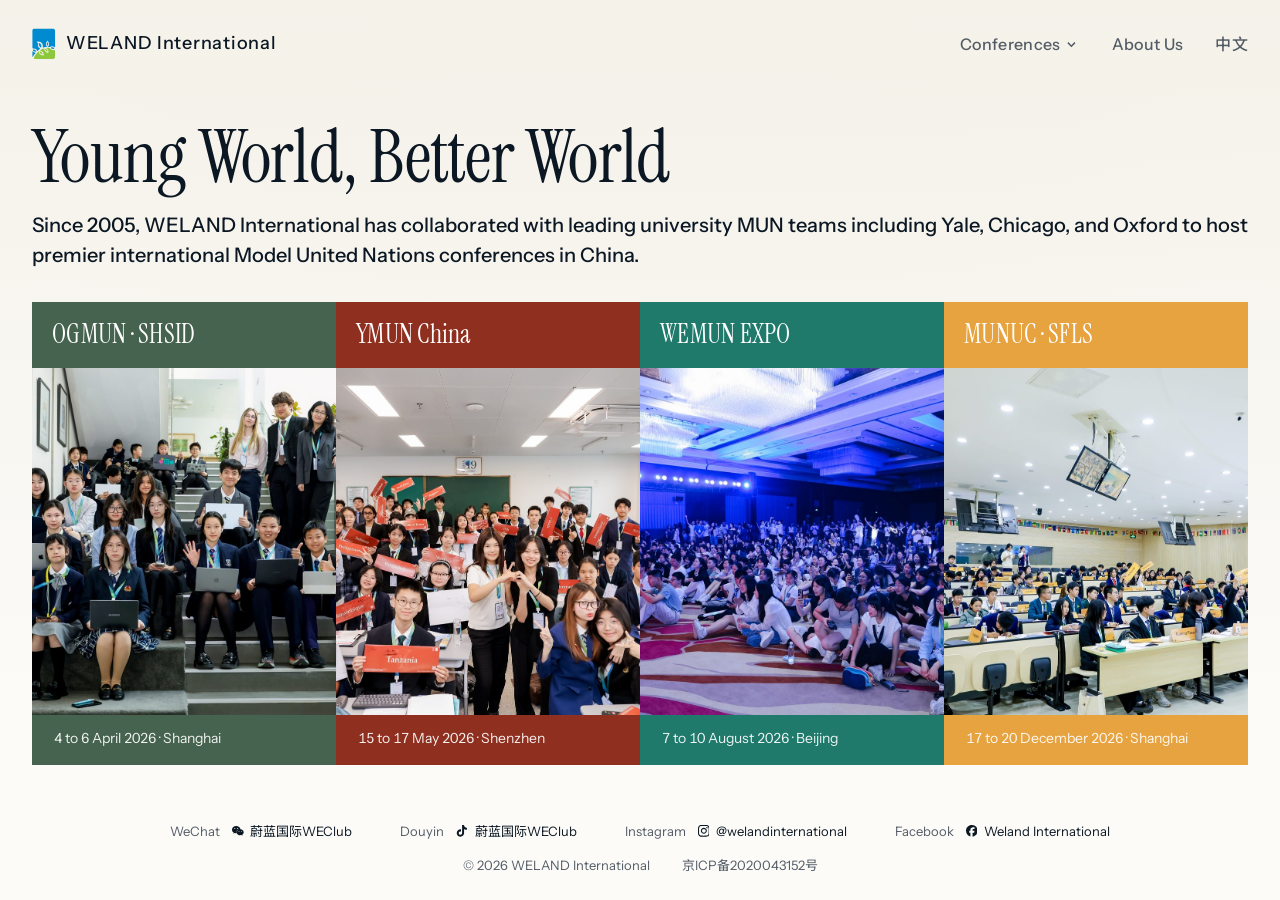
==== commit bcef36ed: "Update Weland website preview" ====
--- a/en/index.html
+++ b/en/index.html
@@ -3,29 +3,29 @@
 <head>
 <meta charset="utf-8">
 <meta name="viewport" content="width=device-width, initial-scale=1, viewport-fit=cover">
-<meta name="theme-color" content="#ffffff">
+<meta name="theme-color" content="#f5f2ea">
 <title>WELAND International | Global Youth Academic Platform</title>
 <meta name="description" content="WELAND International partners with collegiate MUN teams from Yale, UChicago, and Oxford to deliver premier international Model United Nations conferences in China.">
 <link rel="icon" type="image/png" sizes="32x32" href="../assets/img/weland-icon-32.png?v=4">
 <link rel="icon" type="image/png" sizes="16x16" href="../assets/img/weland-icon-16.png?v=4">
 <link rel="icon" type="image/png" sizes="192x192" href="../assets/img/weland-icon-192.png?v=4">
 <link rel="apple-touch-icon" href="../assets/img/apple-touch-icon.png?v=4">
-<link rel="stylesheet" href="../assets/css/fonts.css?v=20">
-<link rel="stylesheet" href="../assets/css/site.css?v=20">
+<link rel="stylesheet" href="../assets/css/fonts.css?v=28">
+<link rel="stylesheet" href="../assets/css/site.css?v=28">
 </head>
 <body class="index">
 <a class="skip" href="#main">Skip to content</a>
-<header class="top"><a class="home" href="index.html"><img src="../assets/img/weland-mark.png" alt="" width="24" height="32">WELAND International</a><nav class="site" aria-label="Site"><details class="menu"><summary aria-expanded="false">Conferences<svg viewBox="0 0 10 6" aria-hidden="true"><path d="M1 1l4 4 4-4" fill="none" stroke="currentColor" stroke-width="1.5" vector-effect="non-scaling-stroke"/></svg></summary><ul><li style="--accent:#46634f"><a href="conferences/ogmun-shsid-2026.html"><span class="sw" style="background:#46634f" aria-hidden="true"></span><span class="m-name" lang="en">OGMUN · SHSID</span><span class="m-when">Apr · Shanghai</span></a></li><li style="--accent:#8f2f1f"><a href="conferences/ymun-china-2026.html"><span class="sw" style="background:#8f2f1f" aria-hidden="true"></span><span class="m-name" lang="en">YMUN China</span><span class="m-when">May · Shenzhen</span></a></li><li style="--accent:#1f7a6b"><a href="conferences/wemun-expo-2026.html"><span class="sw" style="background:#1f7a6b" aria-hidden="true"></span><span class="m-name" lang="en">WEMUN EXPO</span><span class="m-when">Aug · Beijing</span></a></li><li style="--accent:#9a6c00"><a href="conferences/munuc-sfls.html"><span class="sw" style="background:#9a6c00" aria-hidden="true"></span><span class="m-name" lang="en">MUNUC · SFLS</span><span class="m-when">Dec · Shanghai</span></a></li></ul></details><a href="about.html">About Us</a><a href="../index.html" hreflang="zh-CN" lang="zh-CN">中文</a></nav></header>
+<header class="top"><a class="home" href="index.html"><img src="../assets/img/weland-mark.png" alt="" width="24" height="32">WELAND International</a><nav class="site" aria-label="Site"><details class="menu"><summary aria-expanded="false">Conferences<svg viewBox="0 0 10 6" aria-hidden="true"><path d="M1 1l4 4 4-4" fill="none" stroke="currentColor" stroke-width="1.5" vector-effect="non-scaling-stroke"/></svg></summary><ul><li style="--accent:#46634f"><a href="conferences/ogmun-shsid-2026.html"><span class="sw" style="background:#46634f" aria-hidden="true"></span><span class="m-name" lang="en">OGMUN · SHSID</span></a></li><li style="--accent:#8f2f1f"><a href="conferences/ymun-china-2026.html"><span class="sw" style="background:#8f2f1f" aria-hidden="true"></span><span class="m-name" lang="en">YMUN China</span></a></li><li style="--accent:#1f7a6b"><a href="conferences/wemun-expo-2026.html"><span class="sw" style="background:#1f7a6b" aria-hidden="true"></span><span class="m-name" lang="en">WEMUN EXPO</span></a></li><li style="--accent:#e7a33f;--accent-ink:#b57a1a"><a href="conferences/munuc-sfls.html"><span class="sw" style="background:#e7a33f" aria-hidden="true"></span><span class="m-name" lang="en">MUNUC · SFLS</span></a></li></ul></details><a href="about.html">About Us</a><a href="../index.html" hreflang="zh-CN" lang="zh-CN">中文</a></nav></header>
 <main id="main">
 
 <div class="home">
 <div class="intro"><h1 class="slogan" lang="en">Young World, Better World</h1>
 <p class="lede">Since 2005, WELAND International has collaborated with leading university MUN teams including Yale, Chicago, and Oxford to host premier international Model United Nations conferences in China.</p></div>
-<ul class="editions" aria-label="Conferences"><li style="--accent:#46634f"><a class="edition" href="conferences/ogmun-shsid-2026.html"><span class="ed-head"><span class="ed-name" lang="en">OGMUN · SHSID</span></span><span class="ed-photo"><img src="../assets/img/ed-og-stairs.jpg" alt="The dais on a staircase" style="object-position:50% 48%"></span><span class="ed-when"><span class="d">4 to 6 April 2026</span><span class="sep"> · </span><span class="c">Shanghai</span></span></a></li><li style="--accent:#8f2f1f"><a class="edition" href="conferences/ymun-china-2026.html"><span class="ed-head"><span class="ed-name" lang="en">YMUN China</span></span><span class="ed-photo"><img src="../assets/img/ed-ym-placards.jpg" alt="Delegates raising red country placards" style="object-position:55% 50%"></span><span class="ed-when"><span class="d">15 to 17 May 2026</span><span class="sep"> · </span><span class="c">Shenzhen</span></span></a></li><li style="--accent:#1f7a6b"><a class="edition" href="conferences/wemun-expo-2026.html"><span class="ed-head"><span class="ed-name" lang="en">WEMUN EXPO</span></span><span class="ed-photo"><img src="../assets/img/ed-expo-crowd.jpg" alt="Delegates seated on the carpet of the conference hall" style="object-position:50% 65%"></span><span class="ed-when"><span class="d">7 to 10 August 2026</span><span class="sep"> · </span><span class="c">Beijing</span></span></a></li><li style="--accent:#9a6c00"><a class="edition" href="conferences/munuc-sfls.html"><span class="ed-head"><span class="ed-name" lang="en">MUNUC · SFLS</span></span><span class="ed-photo"><img src="../assets/img/ed-munuc-flags.jpg" alt="A classroom hung with national flags" style="object-position:49% 50%"></span><span class="ed-when"><span class="d">17 to 20 December 2026</span><span class="sep"> · </span><span class="c">Shanghai</span></span></a></li></ul>
+<ul class="editions" aria-label="Conferences"><li style="--accent:#46634f"><a class="edition" href="conferences/ogmun-shsid-2026.html"><span class="ed-head"><span class="ed-name" lang="en">OGMUN · SHSID</span></span><span class="ed-photo"><img src="../assets/img/ed-og-stairs.jpg" alt="The dais on a staircase" style="object-position:50% 48%"></span><span class="ed-when"><span class="d">4 to 6 April 2026</span><span class="sep"> · </span><span class="c">Shanghai</span></span></a></li><li style="--accent:#8f2f1f"><a class="edition" href="conferences/ymun-china-2026.html"><span class="ed-head"><span class="ed-name" lang="en">YMUN China</span></span><span class="ed-photo"><img src="../assets/img/ed-ym-placards.jpg" alt="Delegates raising red country placards" style="object-position:55% 50%"></span><span class="ed-when"><span class="d">15 to 17 May 2026</span><span class="sep"> · </span><span class="c">Shenzhen</span></span></a></li><li style="--accent:#1f7a6b"><a class="edition" href="conferences/wemun-expo-2026.html"><span class="ed-head"><span class="ed-name" lang="en">WEMUN EXPO</span></span><span class="ed-photo"><img src="../assets/img/ed-expo-crowd.jpg" alt="Delegates seated on the carpet of the conference hall" style="object-position:50% 65%"></span><span class="ed-when"><span class="d">7 to 10 August 2026</span><span class="sep"> · </span><span class="c">Beijing</span></span></a></li><li style="--accent:#e7a33f"><a class="edition" href="conferences/munuc-sfls.html"><span class="ed-head"><span class="ed-name" lang="en">MUNUC · SFLS</span></span><span class="ed-photo"><img src="../assets/img/ed-munuc-flags.jpg" alt="A classroom hung with national flags" style="object-position:49% 50%"></span><span class="ed-when"><span class="d">17 to 20 December 2026</span><span class="sep"> · </span><span class="c">Shanghai</span></span></a></li></ul>
 </div>
 
 </main>
 <footer class="foot"><dl class="accounts"><div><dt>WeChat</dt><dd><span class="acct"><svg viewBox="0 0 24 24" aria-hidden="true"><path d="M8.691 2.188C3.891 2.188 0 5.476 0 9.53c0 2.212 1.17 4.203 3.002 5.55a.59.59 0 0 1 .213.665l-.39 1.48c-.019.07-.048.141-.048.213 0 .163.13.295.29.295a.326.326 0 0 0 .167-.054l1.903-1.114a.864.864 0 0 1 .717-.098 10.16 10.16 0 0 0 2.837.403c.276 0 .543-.027.811-.05-.857-2.578.157-4.972 1.932-6.446 1.703-1.415 3.882-1.98 5.853-1.838-.576-3.583-4.196-6.348-8.596-6.348zM5.785 5.991c.642 0 1.162.529 1.162 1.18a1.17 1.17 0 0 1-1.162 1.178A1.17 1.17 0 0 1 4.623 7.17c0-.651.52-1.18 1.162-1.18zm5.813 0c.642 0 1.162.529 1.162 1.18a1.17 1.17 0 0 1-1.162 1.178 1.17 1.17 0 0 1-1.162-1.178c0-.651.52-1.18 1.162-1.18zm5.34 2.867c-1.797-.052-3.746.512-5.28 1.786-1.72 1.428-2.687 3.72-1.78 6.22.942 2.453 3.666 4.229 6.884 4.229.826 0 1.622-.12 2.361-.336a.722.722 0 0 1 .598.082l1.584.926a.272.272 0 0 0 .14.047c.134 0 .24-.111.24-.247 0-.06-.023-.12-.038-.177l-.327-1.233a.582.582 0 0 1-.023-.156.49.49 0 0 1 .201-.398C23.024 18.48 24 16.82 24 14.98c0-3.21-2.931-5.837-6.656-6.088V8.89c-.135-.01-.27-.027-.407-.03zm-2.53 3.274c.535 0 .969.44.969.982a.976.976 0 0 1-.969.983.976.976 0 0 1-.969-.983c0-.542.434-.982.97-.982zm4.844 0c.535 0 .969.44.969.982a.976.976 0 0 1-.969.983.976.976 0 0 1-.969-.983c0-.542.434-.982.969-.982z"/></svg>蔚蓝国际WEClub</span></dd></div><div><dt>Douyin</dt><dd><span class="acct"><svg viewBox="0 0 24 24" aria-hidden="true"><path d="M12.525.02c1.31-.02 2.61-.01 3.91-.02.08 1.53.63 3.09 1.75 4.17 1.12 1.11 2.7 1.62 4.24 1.79v4.03c-1.44-.05-2.89-.35-4.2-.97-.57-.26-1.1-.59-1.62-.93-.01 2.92.01 5.84-.02 8.75-.08 1.4-.54 2.79-1.35 3.94-1.31 1.92-3.58 3.17-5.91 3.21-1.43.08-2.86-.31-4.08-1.03-2.02-1.19-3.44-3.37-3.65-5.71-.02-.5-.03-1-.01-1.49.18-1.9 1.12-3.72 2.58-4.96 1.66-1.44 3.98-2.13 6.15-1.72.02 1.48-.04 2.96-.04 4.44-.99-.32-2.15-.23-3.02.37-.63.41-1.11 1.04-1.36 1.75-.21.51-.15 1.07-.14 1.61.24 1.64 1.82 3.02 3.5 2.87 1.12-.01 2.19-.66 2.77-1.61.19-.33.4-.67.41-1.06.1-1.79.06-3.57.07-5.36.01-4.03-.01-8.05.02-12.07z"/></svg>蔚蓝国际WEClub</span></dd></div><div><dt>Instagram</dt><dd><a class="acct" href="https://www.instagram.com/welandinternational/" lang="en" rel="noopener"><svg viewBox="0 0 24 24" aria-hidden="true"><path d="M7.0301.084c-1.2768.0602-2.1487.264-2.911.5634-.7888.3075-1.4575.72-2.1228 1.3877-.6652.6677-1.075 1.3368-1.3802 2.127-.2954.7638-.4956 1.6365-.552 2.914-.0564 1.2775-.0689 1.6882-.0626 4.947.0062 3.2586.0206 3.6671.0825 4.9473.061 1.2765.264 2.1482.5635 2.9107.308.7889.72 1.4573 1.388 2.1228.6679.6655 1.3365 1.0743 2.1285 1.38.7632.295 1.6361.4961 2.9134.552 1.2773.056 1.6884.069 4.9462.0627 3.2578-.0062 3.668-.0207 4.9478-.0814 1.28-.0607 2.147-.2652 2.9098-.5633.7889-.3086 1.4578-.72 2.1228-1.3881.665-.6682 1.0745-1.3378 1.3795-2.1284.2957-.7632.4966-1.636.552-2.9124.056-1.2809.0692-1.6898.063-4.948-.0063-3.2583-.021-3.6668-.0817-4.9465-.0607-1.2797-.264-2.1487-.5633-2.9117-.3084-.7889-.72-1.4568-1.3876-2.1228C21.2982 1.33 20.628.9208 19.8378.6165 19.074.321 18.2017.1197 16.9244.0645 15.6471.0093 15.236-.005 11.977.0014 8.718.0076 8.31.0215 7.0301.0839m.1402 21.6932c-1.17-.0509-1.8053-.2453-2.2287-.408-.5606-.216-.96-.4771-1.3819-.895-.422-.4178-.6811-.8186-.9-1.378-.1644-.4234-.3624-1.058-.4171-2.228-.0595-1.2645-.072-1.6442-.079-4.848-.007-3.2037.0053-3.583.0607-4.848.05-1.169.2456-1.805.408-2.2282.216-.5613.4762-.96.895-1.3816.4188-.4217.8184-.6814 1.3783-.9003.423-.1651 1.0575-.3614 2.227-.4171 1.2655-.06 1.6447-.072 4.848-.079 3.2033-.007 3.5835.005 4.8495.0608 1.169.0508 1.8053.2445 2.228.408.5608.216.96.4754 1.3816.895.4217.4194.6816.8176.9005 1.3787.1653.4217.3617 1.056.4169 2.2263.0602 1.2655.0739 1.645.0796 4.848.0058 3.203-.0055 3.5834-.061 4.848-.051 1.17-.245 1.8055-.408 2.2294-.216.5604-.4763.96-.8954 1.3814-.419.4215-.8181.6811-1.3783.9-.4224.1649-1.0577.3617-2.2262.4174-1.2656.0595-1.6448.072-4.8493.079-3.2045.007-3.5825-.006-4.848-.0608M16.953 5.5864A1.44 1.44 0 1 0 18.39 4.144a1.44 1.44 0 0 0-1.437 1.4424M5.8385 12.012c.0067 3.4032 2.7706 6.1557 6.173 6.1493 3.4026-.0065 6.157-2.7701 6.1506-6.1733-.0065-3.4032-2.771-6.1565-6.174-6.1498-3.403.0067-6.156 2.771-6.1496 6.1738M8 12.0077a4 4 0 1 1 4.008 3.9921A3.9996 3.9996 0 0 1 8 12.0077"/></svg>@welandinternational</a></dd></div><div><dt>Facebook</dt><dd><span class="acct" lang="en"><svg viewBox="0 0 24 24" aria-hidden="true"><path d="M9.101 23.691v-7.98H6.627v-3.667h2.474v-1.58c0-4.085 1.848-5.978 5.858-5.978.401 0 .955.042 1.468.103a8.68 8.68 0 0 1 1.141.195v3.325a8.623 8.623 0 0 0-.653-.036 26.805 26.805 0 0 0-.733-.009c-.707 0-1.259.096-1.675.309a1.686 1.686 0 0 0-.679.622c-.258.42-.374.995-.374 1.752v1.297h3.919l-.386 2.103-.287 1.564h-3.246v8.245C19.396 23.238 24 18.179 24 12.044c0-6.627-5.373-12-12-12s-12 5.373-12 12c0 5.628 3.874 10.35 9.101 11.647Z"/></svg>Weland International</span></dd></div></dl><div class="legal"><span lang="en">© 2026 WELAND International</span><a href="http://beian.miit.gov.cn/" rel="noopener">京ICP备2020043152号</a></div></footer>
-<script src="../assets/js/site.js?v=20"></script>
+<script src="../assets/js/site.js?v=28"></script>
 </body>
 </html>
--- a/assets/css/fonts.css
+++ b/assets/css/fonts.css
@@ -1,7 +1,7 @@
 /* generated by build/fonts.py: Instrument Sans, Instrument Serif, Noto Sans SC, Noto Serif SC (all SIL OFL) */
-@font-face{font-family:"WL Quotes";font-weight:400;font-display:swap;src:url([data-uri]) format("woff2");unicode-range:U+2018-201D;}
-@font-face{font-family:"WL Sans";font-weight:400 600;font-display:swap;src:url([data-uri]) format("woff2");unicode-range:U+0000-00FF, U+0131, U+0152-0153, U+02C6, U+02DA, U+02DC, U+2000-206F, U+2074, U+20AC, U+2122, U+2190-2199, U+2212;}
-@font-face{font-family:"WL Serif";font-weight:400;font-display:swap;src:url([data-uri]) format("woff2");unicode-range:U+0000-00FF, U+0131, U+0152-0153, U+02C6, U+02DA, U+02DC, U+2000-206F, U+2074, U+20AC, U+2122, U+2190-2199, U+2212;}
-@font-face{font-family:"WL SC";font-weight:400;font-display:swap;src:url([data-uri]) format("woff2");}
-@font-face{font-family:"WL SC";font-weight:500 600;font-display:swap;src:url([data-uri]) format("woff2");}
-@font-face{font-family:"WL SC Serif";font-weight:400 500;font-display:swap;src:url([data-uri]